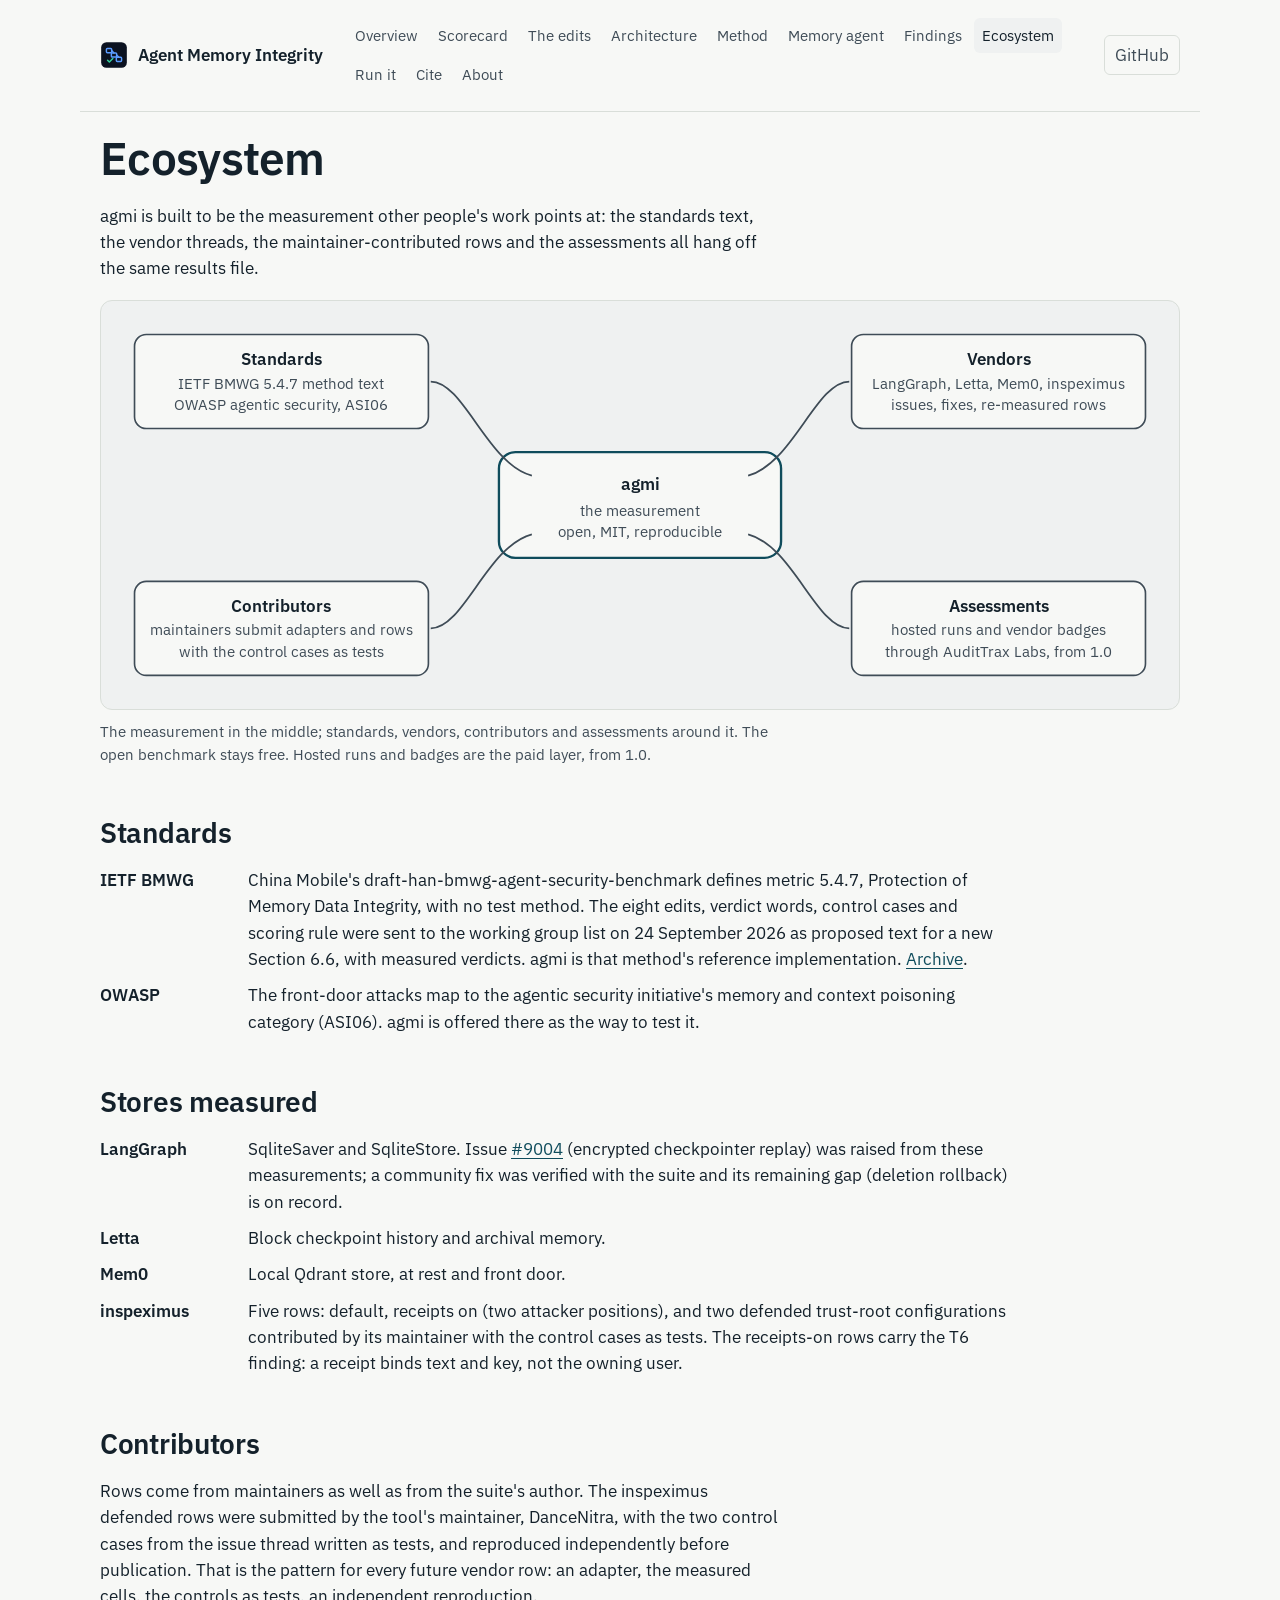
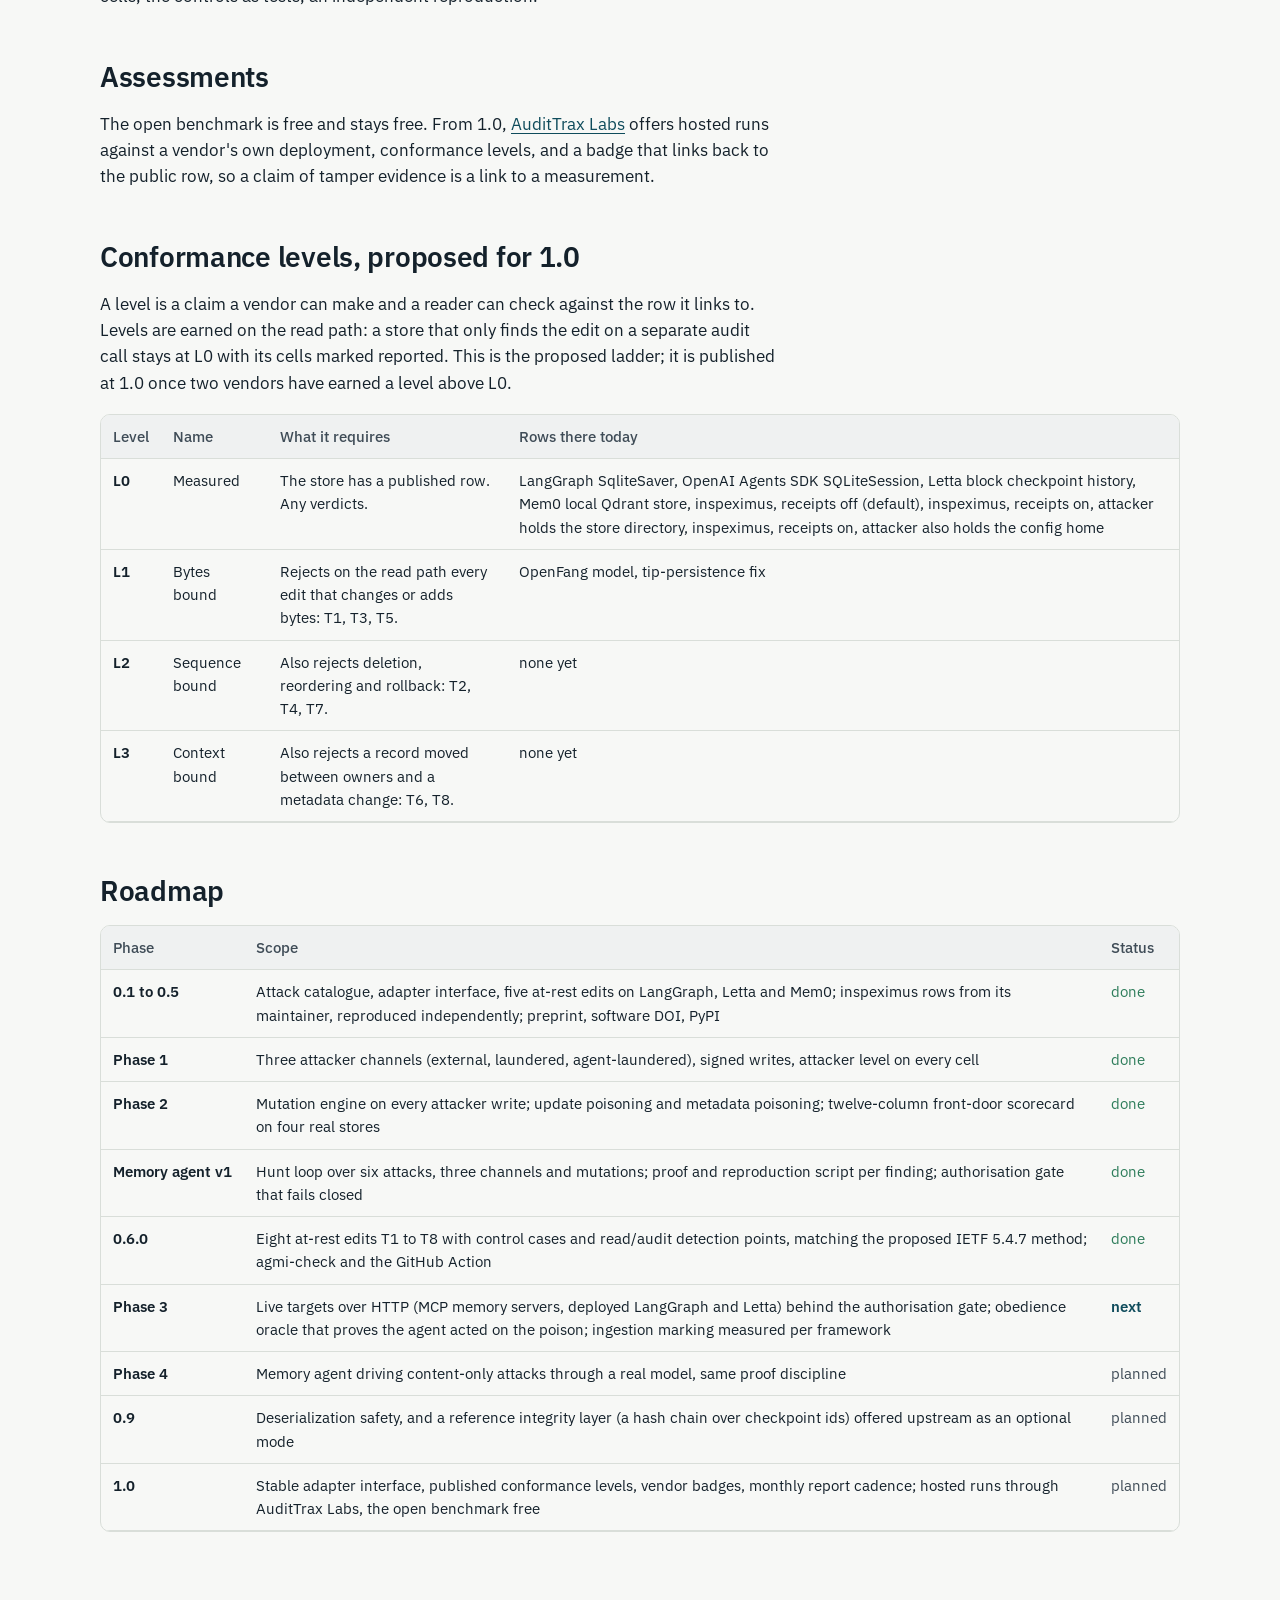
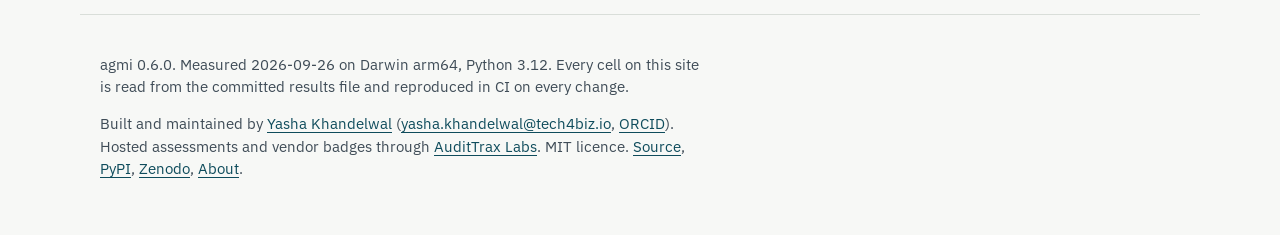
==== docs/site/ecosystem.html @ e7361cbb "0.6.1: OpenAI Agents SDK SQLiteSession row (openai-agents 0.20.0), all eight edits accepted; site re" ====
<!DOCTYPE html>
<html lang="en">
<head>
<meta charset="utf-8">
<meta name="viewport" content="width=device-width, initial-scale=1, viewport-fit=cover">
<title>Ecosystem, Agent Memory Integrity</title>
<meta name="description" content="The standards text, vendor threads, maintainer-contributed rows, assessments and roadmap around the agmi measurement.">
<meta name="author" content="Yasha Khandelwal">
<meta name="robots" content="index,follow,max-snippet:-1">
<link rel="canonical" href="https://agentmemoryintegrity.org/ecosystem.html">
<meta property="og:title" content="Ecosystem, Agent Memory Integrity">
<meta property="og:description" content="The standards text, vendor threads, maintainer-contributed rows, assessments and roadmap around the agmi measurement.">
<meta property="og:url" content="https://agentmemoryintegrity.org/ecosystem.html">
<meta property="og:type" content="website">
<link rel="icon" href="logo.svg" type="image/svg+xml">
<link rel="preconnect" href="https://fonts.googleapis.com">
<link rel="preconnect" href="https://fonts.gstatic.com" crossorigin>
<link href="https://fonts.googleapis.com/css2?family=IBM+Plex+Sans:wght@400;500;600&family=IBM+Plex+Mono:wght@400;500&display=swap" rel="stylesheet">
<link rel="stylesheet" href="site.css">
<script type="application/ld+json">{"@context":"https://schema.org","@graph":[{"@type":"SoftwareSourceCode","@id":"https://agentmemoryintegrity.org/#software","name":"agmi: Agent Memory Integrity","codeRepository":"https://github.com/tech4biz-yasha/agmi","programmingLanguage":"Python","license":"https://opensource.org/licenses/MIT","version":"0.6.0","identifier":"https://doi.org/10.5281/zenodo.22860886","author":{"@id":"https://yashakhandelwal.com/#person"},"url":"https://agentmemoryintegrity.org/"},{"@type":"Person","@id":"https://yashakhandelwal.com/#person","name":"Yasha Khandelwal","url":"https://yashakhandelwal.com/","email":"yasha.khandelwal@tech4biz.io","sameAs":["https://orcid.org/0009-0005-2166-4951","https://github.com/tech4biz-yasha"]},{"@type":"Dataset","@id":"https://agentmemoryintegrity.org/#scorecard","name":"Agent Memory Integrity scorecard","url":"https://agentmemoryintegrity.org/scorecard.html","license":"https://opensource.org/licenses/MIT","creator":{"@id":"https://yashakhandelwal.com/#person"},"isBasedOn":"https://github.com/tech4biz-yasha/agmi","measurementTechnique":"Seed through the tool's own API, apply one edit to the store, restart, read through the tool's own read path, record the tool's own verdict"}]}</script>
</head>
<body>
<a class="skip" href="#main">Skip to content</a>
<header class="top">
  <a class="brand" href="index.html"><img src="logo.svg" alt="" width="28" height="28"><span>Agent Memory Integrity</span></a>
  <nav class="nav" aria-label="Site"><a href="index.html">Overview</a><a href="scorecard.html">Scorecard</a><a href="edits.html">The edits</a><a href="architecture.html">Architecture</a><a href="method.html">Method</a><a href="agent.html">Memory agent</a><a href="findings.html">Findings</a><a href="ecosystem.html" aria-current=page>Ecosystem</a><a href="run.html">Run it</a><a href="cite.html">Cite</a><a href="about.html">About</a></nav>
  <a class="gh" href="https://github.com/tech4biz-yasha/agmi">GitHub</a>
</header>
<main id="main">
<section class="part"><h1>Ecosystem</h1>
<p>agmi is built to be the measurement other people's work points at: the standards text, the vendor threads, the maintainer-contributed rows and the assessments all hang off the same results file.</p>
<figure class="diag"><svg viewBox="0 0 900 330" role="img" aria-labelledby="de-t"><title id="de-t">Where agmi sits</title>
<rect x="330" y="120" width="240" height="90" rx="14" class="box box-agent"/><text x="450" y="152" class="bt">agmi</text><text x="450" y="174" class="bs">the measurement</text><text x="450" y="192" class="bs">open, MIT, reproducible</text>
<rect x="20" y="20" width="250" height="80" rx="10" class="box"/><text x="145" y="46" class="bt">Standards</text><text x="145" y="66" class="bs">IETF BMWG 5.4.7 method text</text><text x="145" y="84" class="bs">OWASP agentic security, ASI06</text>
<path d="M272 60 C 300 60, 320 130, 358 140" class="flow" marker-end="url(#ah)"/>
<rect x="630" y="20" width="250" height="80" rx="10" class="box"/><text x="755" y="46" class="bt">Vendors</text><text x="755" y="66" class="bs">LangGraph, Letta, Mem0, inspeximus</text><text x="755" y="84" class="bs">issues, fixes, re-measured rows</text>
<path d="M628 60 C 600 60, 580 130, 542 140" class="flow" marker-end="url(#ah)"/>
<rect x="20" y="230" width="250" height="80" rx="10" class="box"/><text x="145" y="256" class="bt">Contributors</text><text x="145" y="276" class="bs">maintainers submit adapters and rows</text><text x="145" y="294" class="bs">with the control cases as tests</text>
<path d="M272 270 C 300 270, 320 200, 358 190" class="flow" marker-end="url(#ah)"/>
<rect x="630" y="230" width="250" height="80" rx="10" class="box"/><text x="755" y="256" class="bt">Assessments</text><text x="755" y="276" class="bs">hosted runs and vendor badges</text><text x="755" y="294" class="bs">through AuditTrax Labs, from 1.0</text>
<path d="M628 270 C 600 270, 580 200, 542 190" class="flow" marker-end="url(#ah)"/>
</svg><figcaption>The measurement in the middle; standards, vendors, contributors and assessments around it. The open benchmark stays free. Hosted runs and badges are the paid layer, from 1.0.</figcaption></figure>
<h2>Standards</h2>
<dl class="eco">
<dt>IETF BMWG</dt><dd>China Mobile's draft-han-bmwg-agent-security-benchmark defines metric 5.4.7, Protection of Memory Data Integrity, with no test method. The eight edits, verdict words, control cases and scoring rule were sent to the working group list on 24 September 2026 as proposed text for a new Section 6.6, with measured verdicts. agmi is that method's reference implementation. <a href="https://mailarchive.ietf.org/arch/browse/bmwg/">Archive</a>.</dd>
<dt>OWASP</dt><dd>The front-door attacks map to the agentic security initiative's memory and context poisoning category (ASI06). agmi is offered there as the way to test it.</dd>
</dl>
<h2>Stores measured</h2>
<dl class="eco">
<dt>LangGraph</dt><dd>SqliteSaver and SqliteStore. Issue <a href="https://github.com/langchain-ai/langgraph/issues/9004">#9004</a> (encrypted checkpointer replay) was raised from these measurements; a community fix was verified with the suite and its remaining gap (deletion rollback) is on record.</dd>
<dt>Letta</dt><dd>Block checkpoint history and archival memory.</dd>
<dt>Mem0</dt><dd>Local Qdrant store, at rest and front door.</dd>
<dt>inspeximus</dt><dd>Five rows: default, receipts on (two attacker positions), and two defended trust-root configurations contributed by its maintainer with the control cases as tests. The receipts-on rows carry the T6 finding: a receipt binds text and key, not the owning user.</dd>
</dl>
<h2>Contributors</h2>
<p>Rows come from maintainers as well as from the suite's author. The inspeximus defended rows were submitted by the tool's maintainer, DanceNitra, with the two control cases from the issue thread written as tests, and reproduced independently before publication. That is the pattern for every future vendor row: an adapter, the measured cells, the controls as tests, an independent reproduction.</p>
<h2>Assessments</h2>
<p>The open benchmark is free and stays free. From 1.0, <a href="https://audittraxlabs.com/">AuditTrax Labs</a> offers hosted runs against a vendor's own deployment, conformance levels, and a badge that links back to the public row, so a claim of tamper evidence is a link to a measurement.</p>
<h2>Conformance levels, proposed for 1.0</h2>
<p>A level is a claim a vendor can make and a reader can check against the row it links to. Levels are earned on the read path: a store that only finds the edit on a separate audit call stays at L0 with its cells marked reported. This is the proposed ladder; it is published at 1.0 once two vendors have earned a level above L0.</p>
<div class="matrixwrap"><table class="roadmap levels"><thead><tr><th>Level</th><th>Name</th><th>What it requires</th><th>Rows there today</th></tr></thead><tbody><tr><th scope="row">L0</th><td>Measured</td><td>The store has a published row. Any verdicts.</td><td>LangGraph SqliteSaver, OpenAI Agents SDK SQLiteSession, Letta block checkpoint history, Mem0 local Qdrant store, inspeximus, receipts off (default), inspeximus, receipts on, attacker holds the store directory, inspeximus, receipts on, attacker also holds the config home</td></tr><tr><th scope="row">L1</th><td>Bytes bound</td><td>Rejects on the read path every edit that changes or adds bytes: T1, T3, T5.</td><td>OpenFang model, tip-persistence fix</td></tr><tr><th scope="row">L2</th><td>Sequence bound</td><td>Also rejects deletion, reordering and rollback: T2, T4, T7.</td><td>none yet</td></tr><tr><th scope="row">L3</th><td>Context bound</td><td>Also rejects a record moved between owners and a metadata change: T6, T8.</td><td>none yet</td></tr></tbody></table></div>
<h2>Roadmap</h2>
<div class="matrixwrap"><table class="roadmap"><thead><tr><th>Phase</th><th>Scope</th><th>Status</th></tr></thead><tbody><tr class="rm-done"><th scope="row">0.1 to 0.5</th><td>Attack catalogue, adapter interface, five at-rest edits on LangGraph, Letta and Mem0; inspeximus rows from its maintainer, reproduced independently; preprint, software DOI, PyPI</td><td>done</td></tr><tr class="rm-done"><th scope="row">Phase 1</th><td>Three attacker channels (external, laundered, agent-laundered), signed writes, attacker level on every cell</td><td>done</td></tr><tr class="rm-done"><th scope="row">Phase 2</th><td>Mutation engine on every attacker write; update poisoning and metadata poisoning; twelve-column front-door scorecard on four real stores</td><td>done</td></tr><tr class="rm-done"><th scope="row">Memory agent v1</th><td>Hunt loop over six attacks, three channels and mutations; proof and reproduction script per finding; authorisation gate that fails closed</td><td>done</td></tr><tr class="rm-done"><th scope="row">0.6.0</th><td>Eight at-rest edits T1 to T8 with control cases and read/audit detection points, matching the proposed IETF 5.4.7 method; agmi-check and the GitHub Action</td><td>done</td></tr><tr class="rm-next"><th scope="row">Phase 3</th><td>Live targets over HTTP (MCP memory servers, deployed LangGraph and Letta) behind the authorisation gate; obedience oracle that proves the agent acted on the poison; ingestion marking measured per framework</td><td>next</td></tr><tr class="rm-planned"><th scope="row">Phase 4</th><td>Memory agent driving content-only attacks through a real model, same proof discipline</td><td>planned</td></tr><tr class="rm-planned"><th scope="row">0.9</th><td>Deserialization safety, and a reference integrity layer (a hash chain over checkpoint ids) offered upstream as an optional mode</td><td>planned</td></tr><tr class="rm-planned"><th scope="row">1.0</th><td>Stable adapter interface, published conformance levels, vendor badges, monthly report cadence; hosted runs through AuditTrax Labs, the open benchmark free</td><td>planned</td></tr></tbody></table></div>
</section>
</main>
<footer class="foot">
  <p>agmi 0.6.0. Measured 2026-09-26 on Darwin arm64, Python 3.12. Every cell on this site is read from the committed results file and reproduced in CI on every change.</p>
  <p>Built and maintained by <a href="https://yashakhandelwal.com/">Yasha Khandelwal</a> (<a href="mailto:yasha.khandelwal@tech4biz.io">yasha.khandelwal@tech4biz.io</a>, <a href="https://orcid.org/0009-0005-2166-4951">ORCID</a>). Hosted assessments and vendor badges through <a href="https://audittraxlabs.com/">AuditTrax Labs</a>. MIT licence. <a href="https://github.com/tech4biz-yasha/agmi">Source</a>, <a href="https://pypi.org/project/agent-memory-integrity/">PyPI</a>, <a href="https://doi.org/10.5281/zenodo.22860886">Zenodo</a>, <a href="about.html">About</a>.</p>
</footer>
<div id="drawer" class="drawer" hidden role="dialog" aria-modal="true" aria-labelledby="dtitle">
  <div class="drawer-card">
    <button type="button" class="drawer-close" aria-label="Close">×</button>
    <p class="drawer-kicker" id="dkick"></p>
    <h2 id="dtitle"></h2>
    <p id="dverdict" class="drawer-verdict"></p>
    <dl>
      <dt>What the tool said</dt><dd id="ddetail"></dd>
      <dt>Detection point</dt><dd id="dpoint"></dd>
      <dt>Reproduce</dt><dd><code id="drepro"></code></dd>
    </dl>
  </div>
</div>
<script src="site.js" defer></script>
</body>
</html>
---- docs/site/site.css ----
:root{--paper:#F7F8F6;--ink:#14212B;--ink2:#3F4C57;--line:#D9DED9;--teal:#0F4C5C;--teal2:#0B3A47;
--acc:#B3261E;--accbg:#FBE9E7;--rej:#2E7D5B;--rejbg:#E6F2EC;--rep:#B26A00;--repbg:#FBF0DC;--na:#8A9199;--nabg:#EFF1F1;
--max:1120px;--sans:"IBM Plex Sans",system-ui,-apple-system,"Segoe UI",sans-serif;--mono:"IBM Plex Mono",ui-monospace,Menlo,monospace}
@media (prefers-color-scheme:dark){:root:not([data-theme=light]){--paper:#0F1518;--ink:#E8EDEA;--ink2:#A9B4B0;--line:#26302E;--teal:#5FB3C3;--teal2:#8BD0DB;--accbg:#3A1A17;--rejbg:#15302A;--repbg:#3A2A0F;--nabg:#1C2426}}
*{box-sizing:border-box}html{scroll-padding-top:env(safe-area-inset-top,0px)}
body{margin:0;background:var(--paper);color:var(--ink);font:400 17px/1.55 var(--sans);-webkit-font-smoothing:antialiased}
a{color:var(--teal);text-decoration-thickness:1px;text-underline-offset:3px}a:hover{color:var(--teal2)}
.skip{position:absolute;left:-999px}.skip:focus{left:8px;top:8px;background:var(--ink);color:var(--paper);padding:8px 12px;z-index:9}
.top{display:flex;align-items:center;gap:24px;max-width:var(--max);margin:0 auto;padding:18px 20px;border-bottom:1px solid var(--line);position:sticky;top:0;background:color-mix(in srgb,var(--paper) 92%,transparent);backdrop-filter:blur(8px);z-index:5}
.brand{display:flex;align-items:center;gap:10px;color:var(--ink);text-decoration:none;font-weight:600;white-space:nowrap}
.nav{display:flex;gap:4px;flex-wrap:wrap;margin-left:auto}.nav a{color:var(--ink2);text-decoration:none;padding:6px 8px;border-radius:6px;font-size:15px}
.nav a:hover{background:var(--nabg);color:var(--ink)}.nav a[aria-current=page]{color:var(--ink);background:var(--nabg)}
.gh{color:var(--ink2);text-decoration:none;padding:6px 10px;border:1px solid var(--line);border-radius:6px;white-space:nowrap}
main{max-width:var(--max);margin:0 auto;padding:0 20px}
h1{font-size:clamp(30px,4.6vw,46px);line-height:1.12;letter-spacing:-.015em;font-weight:600;margin:.2em 0 .4em}
h2{font-size:clamp(22px,2.6vw,28px);line-height:1.2;font-weight:600;margin:1.8em 0 .5em;letter-spacing:-.01em}
h3{font-size:19px;margin:0 0 .4em;font-weight:600}
p{max-width:68ch}em{font-style:normal;font-weight:600}
.hero{display:grid;grid-template-columns:1.05fr 1fr;gap:48px;align-items:center;padding:56px 0 24px}
.lede{color:var(--ink2);font-size:19px;margin:0}.sub{color:var(--ink2);font-size:18px}
.cta{display:flex;gap:12px;flex-wrap:wrap;margin-top:22px}
.btn,.btn-quiet{display:inline-block;padding:11px 18px;border-radius:8px;text-decoration:none;font-weight:600}
.btn{background:var(--teal);color:#fff}.btn:hover{background:var(--teal2);color:#fff}.btn-quiet{border:1px solid var(--line);color:var(--ink)}
.hero-fig{margin:0}.hero-fig svg{width:100%;height:auto;display:block}.hero-fig figcaption{color:var(--ink2);font-size:15px;margin-top:10px;max-width:60ch}
.lbl{font:500 13px var(--sans);fill:var(--ink2)}.rt{font:500 15px var(--mono);fill:var(--ink);text-anchor:middle}
.rec{fill:none;stroke:var(--ink2);stroke-width:1.5}.rec-donor{stroke:var(--teal);stroke-width:2}
.rec-victim{stroke:var(--ink2);stroke-dasharray:4 3}.arrow{fill:none;stroke:var(--teal);stroke-width:2;stroke-dasharray:6 4;stroke-linecap:round}
.readbox{fill:none;stroke:var(--line);stroke-width:1.5}.verdict{font:600 15px var(--mono);fill:var(--acc)}.readval{text-anchor:start}
.rec-moved{fill:var(--paper);stroke:var(--teal);stroke-width:2;opacity:0;transform:translateY(-120px)}
.rt-moved{opacity:0;transform:translateY(-120px)}.rt-victim{opacity:1}.read{opacity:0}.arrow2{opacity:0}
@media (prefers-reduced-motion:no-preference){
.rec-moved,.rt-moved{animation:drop 1.1s cubic-bezier(.2,.8,.2,1) 1.2s forwards}
.rt-victim{animation:fadeout .4s 1.9s forwards}.read,.arrow2{animation:fadein .6s 2.6s forwards}
@keyframes drop{to{opacity:1;transform:translateY(0)}}@keyframes fadeout{to{opacity:0}}@keyframes fadein{to{opacity:1}}}
@media (prefers-reduced-motion:reduce){.rec-moved,.rt-moved,.read,.arrow2{opacity:1;transform:none}.rt-victim{opacity:0}}
.howto{padding:24px 0 8px;border-top:1px solid var(--line)}
.routes{display:grid;grid-template-columns:repeat(3,1fr);gap:14px}
.routes a{display:block;padding:18px;border:1px solid var(--line);border-radius:10px;color:var(--ink);text-decoration:none;line-height:1.45}
.routes a:hover{border-color:var(--teal)}.routes strong{display:block;margin-bottom:6px;color:var(--teal)}
.part{padding:12px 0 24px}.note{color:var(--ink2);font-size:15.5px}
.matrixwrap{overflow-x:auto;margin:18px 0;border:1px solid var(--line);border-radius:10px}
.matrix{border-collapse:separate;border-spacing:0;width:100%;min-width:640px;font-size:14.5px}
.matrix th,.matrix td{padding:0;border-bottom:1px solid var(--line)}
.matrix thead th{background:var(--nabg);font-weight:500;text-align:center;padding:10px 6px;color:var(--ink2);position:sticky;top:0}
.matrix thead th.corner{text-align:left;padding-left:14px}.matrix abbr{text-decoration:none;border:0;cursor:help}
.matrix tbody th{text-align:left;padding:10px 14px;font-weight:500;max-width:320px;background:var(--paper);position:sticky;left:0}
.rowname{display:block}.rowver{display:block;color:var(--ink2);font-size:12.5px;font-family:var(--mono);margin-top:2px}
.matrix td{text-align:center}.cellbtn{all:unset;display:block;width:100%;padding:10px 6px;cursor:pointer;font:500 13.5px var(--mono);text-align:center}
.cellbtn:focus-visible{outline:2px solid var(--teal);outline-offset:-2px}
.v-acc .cellbtn{color:var(--acc);background:var(--accbg)}.v-rej .cellbtn{color:var(--rej);background:var(--rejbg)}
.v-rep .cellbtn{color:var(--rep);background:var(--repbg)}.v-na span{display:block;padding:10px 6px;color:var(--na);background:var(--nabg);font:400 13.5px var(--mono)}
.legend{display:grid;grid-template-columns:auto 1fr;gap:6px 14px;font-size:15px;max-width:76ch}
.legend dt{font:500 13.5px var(--mono);padding:2px 8px;border-radius:4px;align-self:start}
.legend dt.v-acc{color:var(--acc);background:var(--accbg)}.legend dt.v-rej{color:var(--rej);background:var(--rejbg)}
.legend dt.v-rep{color:var(--rep);background:var(--repbg)}.legend dt.v-na{color:var(--na);background:var(--nabg)}.legend dd{margin:0}
.findlist{list-style:none;padding:0;margin:0}.findlist li{display:grid;grid-template-columns:110px 1fr;gap:16px;padding:10px 0;border-bottom:1px solid var(--line)}
time{color:var(--ink2);font-family:var(--mono);font-size:13.5px}
.target{border-bottom:1px solid var(--line);padding:10px 0}.target summary{cursor:pointer;display:flex;gap:16px;align-items:baseline;font-weight:500}
.target .mo{color:var(--ink2);font-size:14px}.target ul{font-size:15px}
.editgrid{display:grid;grid-template-columns:repeat(2,1fr);gap:18px;margin:12px 0}
.edit{border:1px solid var(--line);border-radius:10px;padding:18px}.edit p{font-size:15.5px}.why{color:var(--ink2)}
.pict{width:100%;height:auto;margin:6px 0 10px}.pb{fill:none;stroke:var(--ink2);stroke-width:1.5}
.pb-x{stroke:var(--acc);fill:var(--accbg)}.pb-gone{stroke:var(--acc);stroke-dasharray:3 3;fill:none;opacity:.55}.pb-swap{stroke:var(--teal);stroke-width:2}.pb-src{stroke:var(--teal);stroke-width:2;stroke-dasharray:3 3}.pb-moved{stroke:var(--teal);stroke-width:2;fill:var(--paper)}
.parrow{fill:none;stroke:var(--teal);stroke-width:1.5;stroke-dasharray:4 3}.ptiny{font:500 9px var(--sans);fill:var(--teal);text-anchor:middle}
.finding{padding:18px 0;border-bottom:1px solid var(--line)}.finding h2{margin:.2em 0 .4em}
pre{background:var(--nabg);border:1px solid var(--line);border-radius:10px;padding:14px 16px;overflow-x:auto;font:400 14px/1.5 var(--mono)}
code{font-family:var(--mono);font-size:.93em}
.cites{display:grid;grid-template-columns:auto 1fr;gap:8px 18px}.cites dd{margin:0}
.diag{margin:18px 0 28px}.diag svg{width:100%;height:auto;display:block;background:var(--nabg);border:1px solid var(--line);border-radius:12px;padding:10px}
.diag figcaption{color:var(--ink2);font-size:15px;margin-top:10px;max-width:76ch}
.box{fill:var(--paper);stroke:var(--ink2);stroke-width:1.4}.box-agent{stroke:var(--teal);stroke-width:2}.box-attack{stroke:var(--acc);stroke-dasharray:5 4}
.box-store{fill:color-mix(in srgb,var(--teal) 8%,var(--paper))}.box-verdict{stroke:var(--teal);stroke-width:2}.box-rej{stroke:var(--rej)}.box-acc{stroke:var(--acc)}
.chip{fill:var(--paper);stroke:var(--line)}.chip-ref{stroke-dasharray:4 3}
.bt{font:600 14.5px var(--sans);fill:var(--ink);text-anchor:middle}.bs{font:400 12.5px var(--sans);fill:var(--ink2);text-anchor:middle}
.bn{font:400 12.5px var(--sans);fill:var(--ink2);text-anchor:middle}.bv{font:500 13.5px var(--mono);text-anchor:middle}
.v-rej-t{fill:var(--rej)}.v-rep-t{fill:var(--rep)}.v-acc-t{fill:var(--acc)}
.flow{fill:none;stroke:var(--ink2);stroke-width:1.5}.ahead{fill:var(--ink2)}
.rec-x{stroke:var(--acc);fill:var(--accbg)}.tag{font:500 12.5px var(--sans);text-anchor:middle}.tag-acc{fill:var(--acc)}.tag-teal{fill:var(--teal)}
.rules{padding-left:20px}.rules li{margin:8px 0;max-width:76ch}
.eco{display:grid;grid-template-columns:130px 1fr;gap:10px 18px}.eco dt{font-weight:600}.eco dd{margin:0;max-width:76ch}
.roadmap{width:100%;border-collapse:collapse;font-size:15px}.roadmap th,.roadmap td{text-align:left;padding:10px 12px;border-bottom:1px solid var(--line);vertical-align:top}
.roadmap thead th{background:var(--nabg);color:var(--ink2);font-weight:500}.roadmap tbody th{font-weight:600;white-space:nowrap}
.rm-done td:last-child{color:var(--rej)}.rm-next td:last-child{color:var(--teal);font-weight:600}.rm-planned td:last-child{color:var(--ink2)}
@media (max-width:820px){.eco{grid-template-columns:1fr}}
.lede{font-size:19px;line-height:1.5;max-width:72ch;color:var(--ink)}
.legend{display:flex;flex-wrap:wrap;gap:8px 20px;font-size:14px;color:var(--ink2);margin:12px 0 4px}.legend span{display:inline-flex;align-items:center;gap:8px}
.lg{display:inline-block;width:22px;height:14px;border-radius:3px;border:1.5px solid var(--ink2);background:var(--paper)}
.lg-x{border-color:var(--acc);background:repeating-linear-gradient(45deg,var(--accbg) 0 3px,var(--paper) 3px 6px)}.lg-g{border-style:dashed;opacity:.45}.lg-m{border-color:var(--teal);background:color-mix(in srgb,var(--teal) 16%,var(--paper))}.lg-a{border-color:var(--acc);border-style:dashed;background:var(--accbg)}
.rec{fill:var(--paper);stroke:var(--ink2);stroke-width:1.4}.rec-x{stroke:var(--acc);fill:var(--accbg)}.rec-gone{stroke-dasharray:4 3;opacity:.4}.rec-moved{stroke:var(--teal);stroke-width:2;fill:color-mix(in srgb,var(--teal) 16%,var(--paper))}.rec-att{stroke:var(--acc);stroke-dasharray:4 3;fill:var(--accbg)}
.rt{font:500 12px var(--mono);fill:var(--ink);text-anchor:middle}
.pbox{fill:var(--paper);stroke:var(--line);stroke-width:1.2}.pbox-read{stroke:var(--teal);stroke-width:1.6}.pt{font:600 13.5px var(--sans);fill:var(--ink)}
.xedit{padding:26px 0;border-top:1px solid var(--line)}.xedit h3{font-size:24px;margin:0 0 8px}.tcode{font:600 15px var(--mono);color:var(--teal);margin-right:10px;vertical-align:middle}
.story{font-size:17px;max-width:76ch;margin:0 0 6px}.diag-x{margin:12px 0 16px}.diag-x svg{padding:6px}
.xcols{display:grid;grid-template-columns:1fr 1fr 1fr;gap:20px}.xcols h4{margin:0 0 6px;font-size:14px;color:var(--ink2);font-weight:500}.xcols p{margin:0;font-size:15px}
.today{margin:0;font-size:14.5px}.today dt{font:500 13px var(--mono);margin-top:4px}.today dd{margin:0 0 4px}
.repro{margin:14px 0 0}.repro code{font-size:13px}
.edit .today{margin-top:8px}
@media (max-width:820px){.xcols{grid-template-columns:1fr}}
/* motion: figures animate in reading order when scrolled into view */
.diag{position:relative}.diag .replay{position:absolute;top:10px;right:10px;font:500 12px var(--mono);color:var(--ink2);background:var(--paper);border:1px solid var(--line);border-radius:6px;padding:3px 8px;cursor:pointer;opacity:0;transition:opacity .2s}.diag:hover .replay,.diag:focus-within .replay{opacity:1}
@media (prefers-reduced-motion:no-preference){
.diag.arm .step,.diag.arm .xp,.diag.arm .tag,.diag.arm .rec-x,.diag.arm .rec-att,.diag.arm .rec-moved,.diag.arm .rec-gone,.diag.arm .parrow{opacity:0}
.diag.arm .flow{stroke-dasharray:600;stroke-dashoffset:600}
.diag.play .step,.diag.play .xp{animation:rise .5s ease-out forwards}
.diag.play .flow{animation:draw .6s ease-out forwards}
.diag.play .tag,.diag.play .rec-x,.diag.play .rec-att,.diag.play .rec-moved,.diag.play .rec-gone,.diag.play .parrow{animation:rise .45s ease-out forwards}
.diag.play .step:nth-of-type(1),.diag.play .xp:nth-of-type(1){animation-delay:.05s}.diag.play .step:nth-of-type(2),.diag.play .xp:nth-of-type(2){animation-delay:.55s}.diag.play .step:nth-of-type(3),.diag.play .xp:nth-of-type(3){animation-delay:1.05s}.diag.play .step:nth-of-type(4){animation-delay:1.55s}.diag.play .step:nth-of-type(5){animation-delay:2.05s}.diag.play .step:nth-of-type(6){animation-delay:2.55s}
.diag.play .flow:nth-of-type(1){animation-delay:.35s}.diag.play .flow:nth-of-type(2){animation-delay:.85s}.diag.play .flow:nth-of-type(3){animation-delay:1.35s}.diag.play .flow:nth-of-type(4){animation-delay:1.85s}.diag.play .flow:nth-of-type(5){animation-delay:2.35s}.diag.play .flow:nth-of-type(6){animation-delay:2.85s}.diag.play .flow:nth-of-type(n+7){animation-delay:3.1s}
.diag.play .rec-x,.diag.play .rec-att,.diag.play .rec-moved,.diag.play .rec-gone{animation-delay:.9s}.diag.play .tag,.diag.play .parrow{animation-delay:1.1s}
.diag.play .tag:nth-of-type(n+3){animation-delay:1.8s}.diag.play .tag:nth-of-type(n+6){animation-delay:2.5s}
}
@keyframes rise{from{opacity:0;transform:translateY(6px)}to{opacity:1;transform:none}}
@keyframes draw{to{stroke-dashoffset:0}}
.foot{max-width:var(--max);margin:40px auto 0;padding:24px 20px 40px;border-top:1px solid var(--line);color:var(--ink2);font-size:14.5px}
.drawer[hidden]{display:none}.drawer{position:fixed;inset:0;background:rgba(10,20,25,.45);display:grid;place-items:end center;z-index:20;padding:0 0 env(safe-area-inset-bottom,0px)}
.drawer-card{background:var(--paper);color:var(--ink);width:min(720px,100%);border-radius:14px 14px 0 0;padding:22px 24px 28px;position:relative;box-shadow:0 -8px 40px rgba(0,0,0,.2)}
.drawer-close{position:absolute;right:14px;top:10px;font-size:26px;background:none;border:0;color:var(--ink2);cursor:pointer}
.drawer-kicker{color:var(--ink2);margin:0;font-size:14px}.drawer h2{margin:.2em 0 .4em;font-size:22px}
.drawer-verdict{font:600 15px var(--mono);margin:0 0 12px}.drawer-verdict.v-acc{color:var(--acc)}.drawer-verdict.v-rej{color:var(--rej)}.drawer-verdict.v-rep{color:var(--rep)}.drawer dl{display:grid;grid-template-columns:auto 1fr;gap:8px 16px;font-size:15px}
.drawer dt{color:var(--ink2)}.drawer dd{margin:0}.drawer code{background:var(--nabg);padding:4px 8px;border-radius:6px;display:inline-block;word-break:break-all}
@media (max-width:820px){.hero{grid-template-columns:1fr;gap:28px;padding-top:32px}.routes,.editgrid{grid-template-columns:1fr}
.findlist li{grid-template-columns:1fr}.nav{order:3;width:100%;margin-left:0}.top{flex-wrap:wrap;gap:10px}}
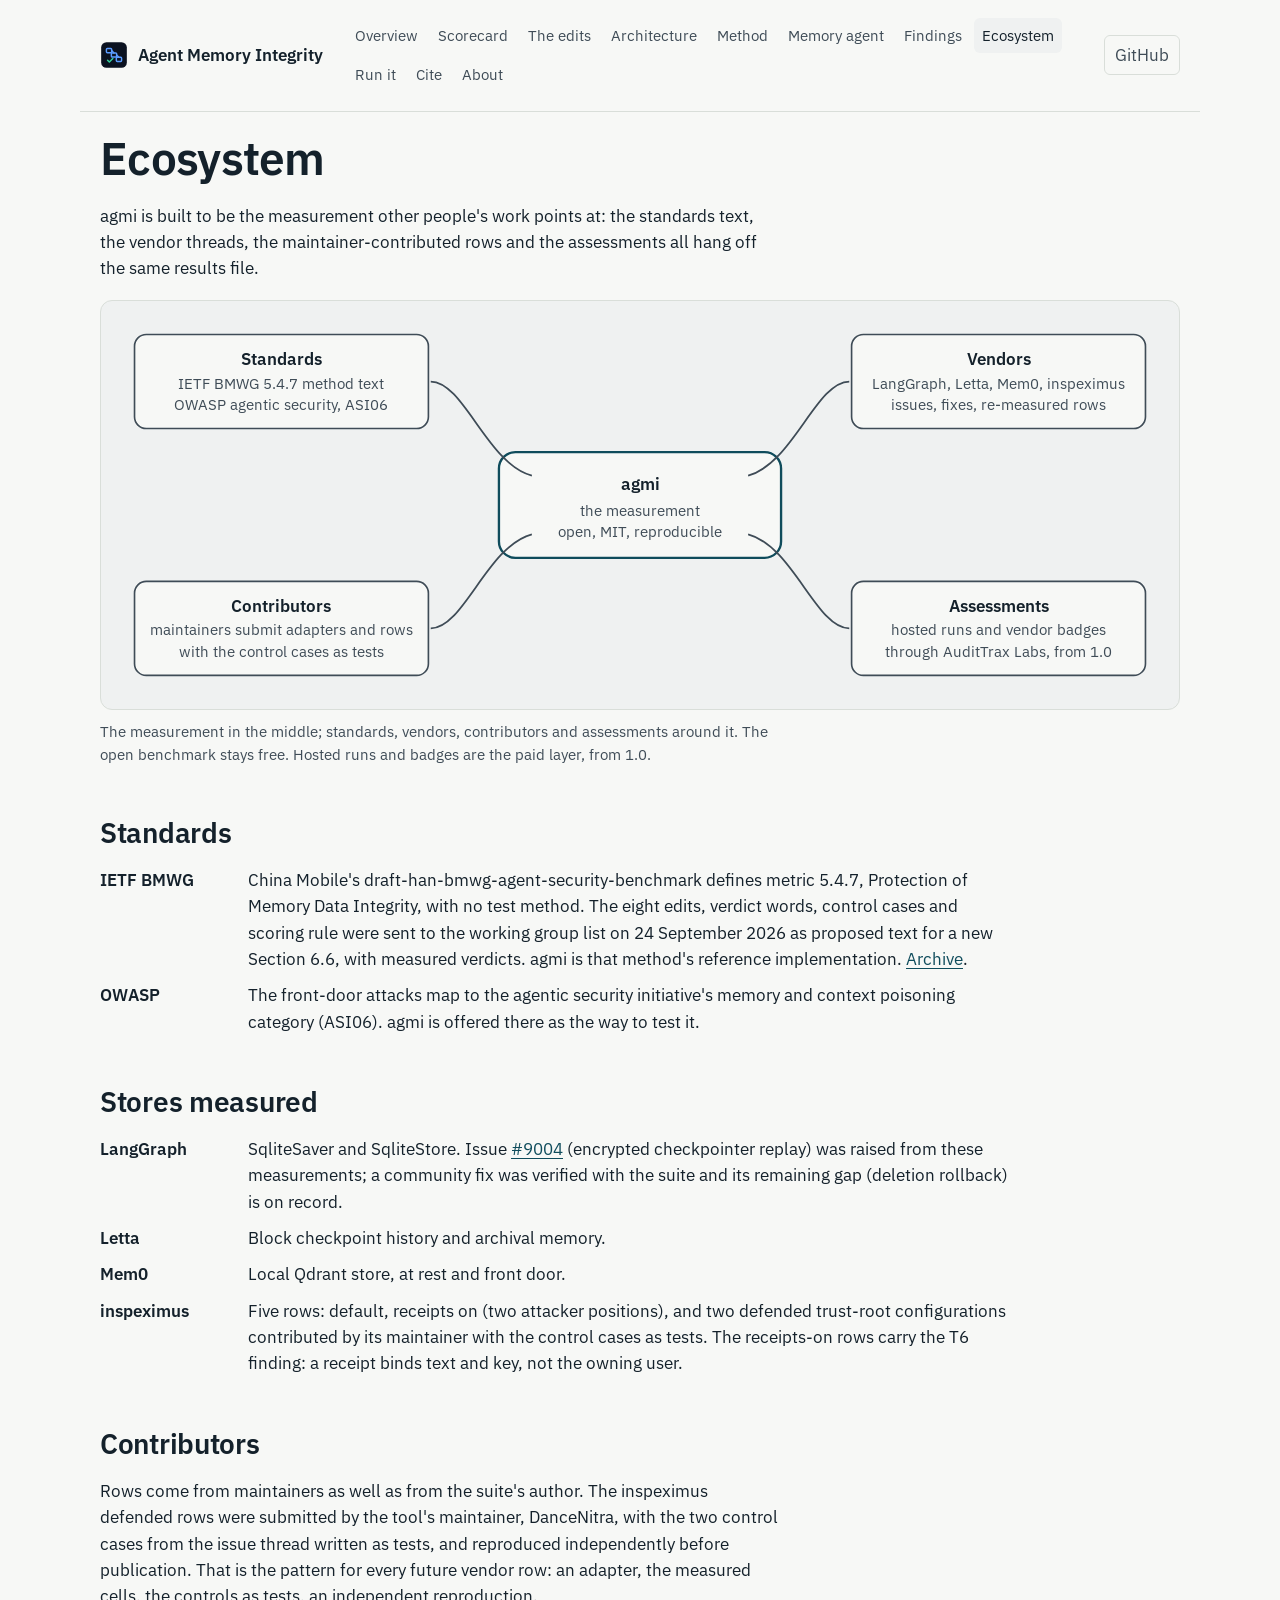
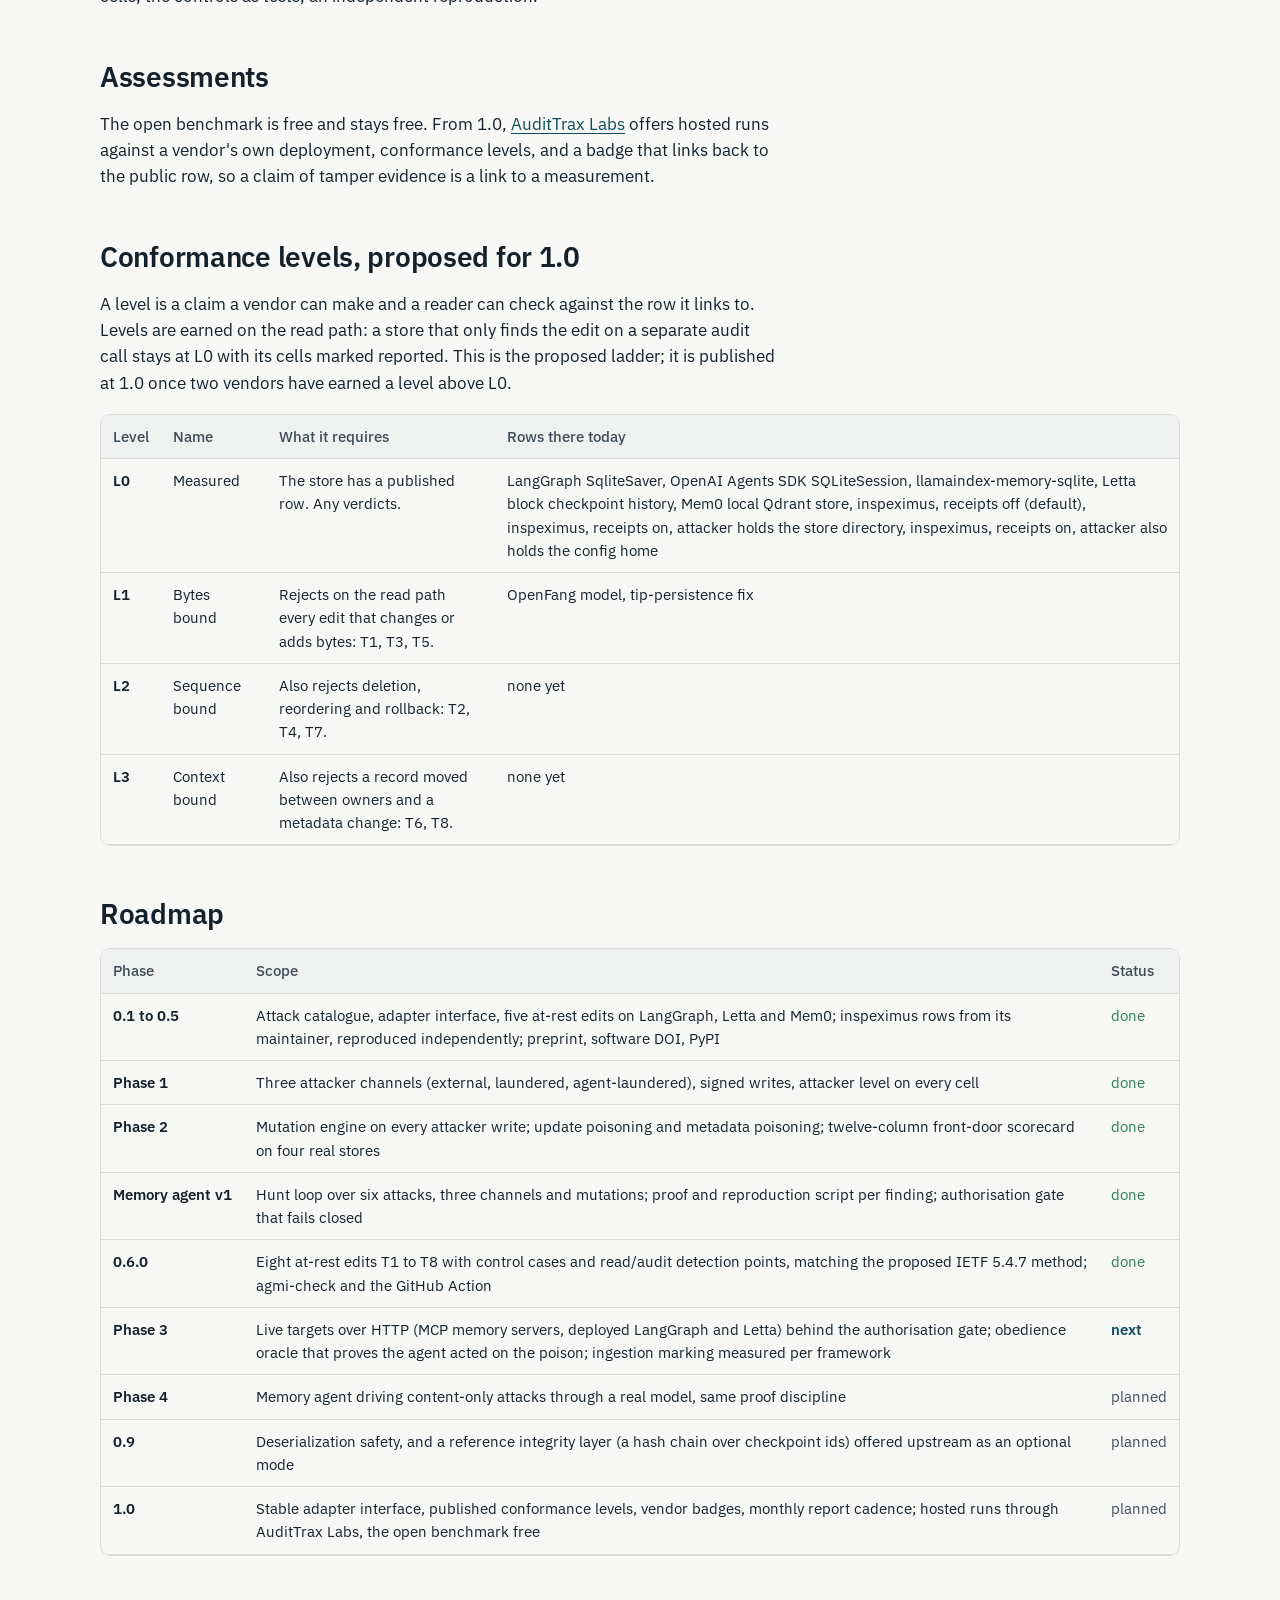
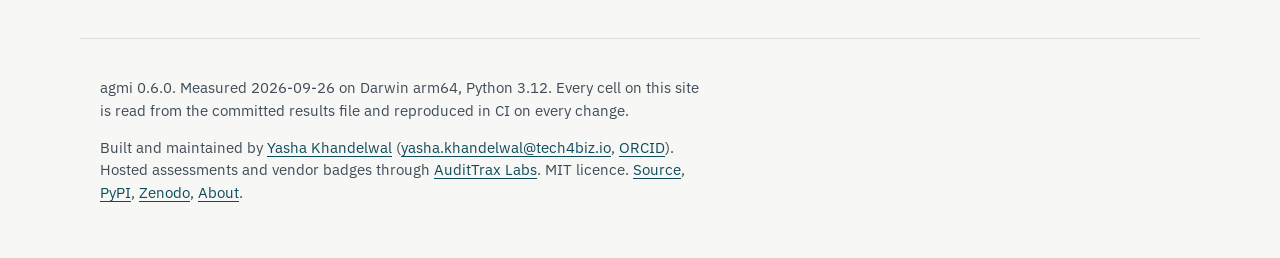
==== commit f04e4a32: "0.6.1: LlamaIndex Memory row (llama-index-core 0.14.24), all eight edits accepted" ====
--- a/docs/site/ecosystem.html
+++ b/docs/site/ecosystem.html
@@ -58,7 +58,7 @@
 <p>The open benchmark is free and stays free. From 1.0, <a href="https://audittraxlabs.com/">AuditTrax Labs</a> offers hosted runs against a vendor's own deployment, conformance levels, and a badge that links back to the public row, so a claim of tamper evidence is a link to a measurement.</p>
 <h2>Conformance levels, proposed for 1.0</h2>
 <p>A level is a claim a vendor can make and a reader can check against the row it links to. Levels are earned on the read path: a store that only finds the edit on a separate audit call stays at L0 with its cells marked reported. This is the proposed ladder; it is published at 1.0 once two vendors have earned a level above L0.</p>
-<div class="matrixwrap"><table class="roadmap levels"><thead><tr><th>Level</th><th>Name</th><th>What it requires</th><th>Rows there today</th></tr></thead><tbody><tr><th scope="row">L0</th><td>Measured</td><td>The store has a published row. Any verdicts.</td><td>LangGraph SqliteSaver, OpenAI Agents SDK SQLiteSession, Letta block checkpoint history, Mem0 local Qdrant store, inspeximus, receipts off (default), inspeximus, receipts on, attacker holds the store directory, inspeximus, receipts on, attacker also holds the config home</td></tr><tr><th scope="row">L1</th><td>Bytes bound</td><td>Rejects on the read path every edit that changes or adds bytes: T1, T3, T5.</td><td>OpenFang model, tip-persistence fix</td></tr><tr><th scope="row">L2</th><td>Sequence bound</td><td>Also rejects deletion, reordering and rollback: T2, T4, T7.</td><td>none yet</td></tr><tr><th scope="row">L3</th><td>Context bound</td><td>Also rejects a record moved between owners and a metadata change: T6, T8.</td><td>none yet</td></tr></tbody></table></div>
+<div class="matrixwrap"><table class="roadmap levels"><thead><tr><th>Level</th><th>Name</th><th>What it requires</th><th>Rows there today</th></tr></thead><tbody><tr><th scope="row">L0</th><td>Measured</td><td>The store has a published row. Any verdicts.</td><td>LangGraph SqliteSaver, OpenAI Agents SDK SQLiteSession, llamaindex-memory-sqlite, Letta block checkpoint history, Mem0 local Qdrant store, inspeximus, receipts off (default), inspeximus, receipts on, attacker holds the store directory, inspeximus, receipts on, attacker also holds the config home</td></tr><tr><th scope="row">L1</th><td>Bytes bound</td><td>Rejects on the read path every edit that changes or adds bytes: T1, T3, T5.</td><td>OpenFang model, tip-persistence fix</td></tr><tr><th scope="row">L2</th><td>Sequence bound</td><td>Also rejects deletion, reordering and rollback: T2, T4, T7.</td><td>none yet</td></tr><tr><th scope="row">L3</th><td>Context bound</td><td>Also rejects a record moved between owners and a metadata change: T6, T8.</td><td>none yet</td></tr></tbody></table></div>
 <h2>Roadmap</h2>
 <div class="matrixwrap"><table class="roadmap"><thead><tr><th>Phase</th><th>Scope</th><th>Status</th></tr></thead><tbody><tr class="rm-done"><th scope="row">0.1 to 0.5</th><td>Attack catalogue, adapter interface, five at-rest edits on LangGraph, Letta and Mem0; inspeximus rows from its maintainer, reproduced independently; preprint, software DOI, PyPI</td><td>done</td></tr><tr class="rm-done"><th scope="row">Phase 1</th><td>Three attacker channels (external, laundered, agent-laundered), signed writes, attacker level on every cell</td><td>done</td></tr><tr class="rm-done"><th scope="row">Phase 2</th><td>Mutation engine on every attacker write; update poisoning and metadata poisoning; twelve-column front-door scorecard on four real stores</td><td>done</td></tr><tr class="rm-done"><th scope="row">Memory agent v1</th><td>Hunt loop over six attacks, three channels and mutations; proof and reproduction script per finding; authorisation gate that fails closed</td><td>done</td></tr><tr class="rm-done"><th scope="row">0.6.0</th><td>Eight at-rest edits T1 to T8 with control cases and read/audit detection points, matching the proposed IETF 5.4.7 method; agmi-check and the GitHub Action</td><td>done</td></tr><tr class="rm-next"><th scope="row">Phase 3</th><td>Live targets over HTTP (MCP memory servers, deployed LangGraph and Letta) behind the authorisation gate; obedience oracle that proves the agent acted on the poison; ingestion marking measured per framework</td><td>next</td></tr><tr class="rm-planned"><th scope="row">Phase 4</th><td>Memory agent driving content-only attacks through a real model, same proof discipline</td><td>planned</td></tr><tr class="rm-planned"><th scope="row">0.9</th><td>Deserialization safety, and a reference integrity layer (a hash chain over checkpoint ids) offered upstream as an optional mode</td><td>planned</td></tr><tr class="rm-planned"><th scope="row">1.0</th><td>Stable adapter interface, published conformance levels, vendor badges, monthly report cadence; hosted runs through AuditTrax Labs, the open benchmark free</td><td>planned</td></tr></tbody></table></div>
 </section>
